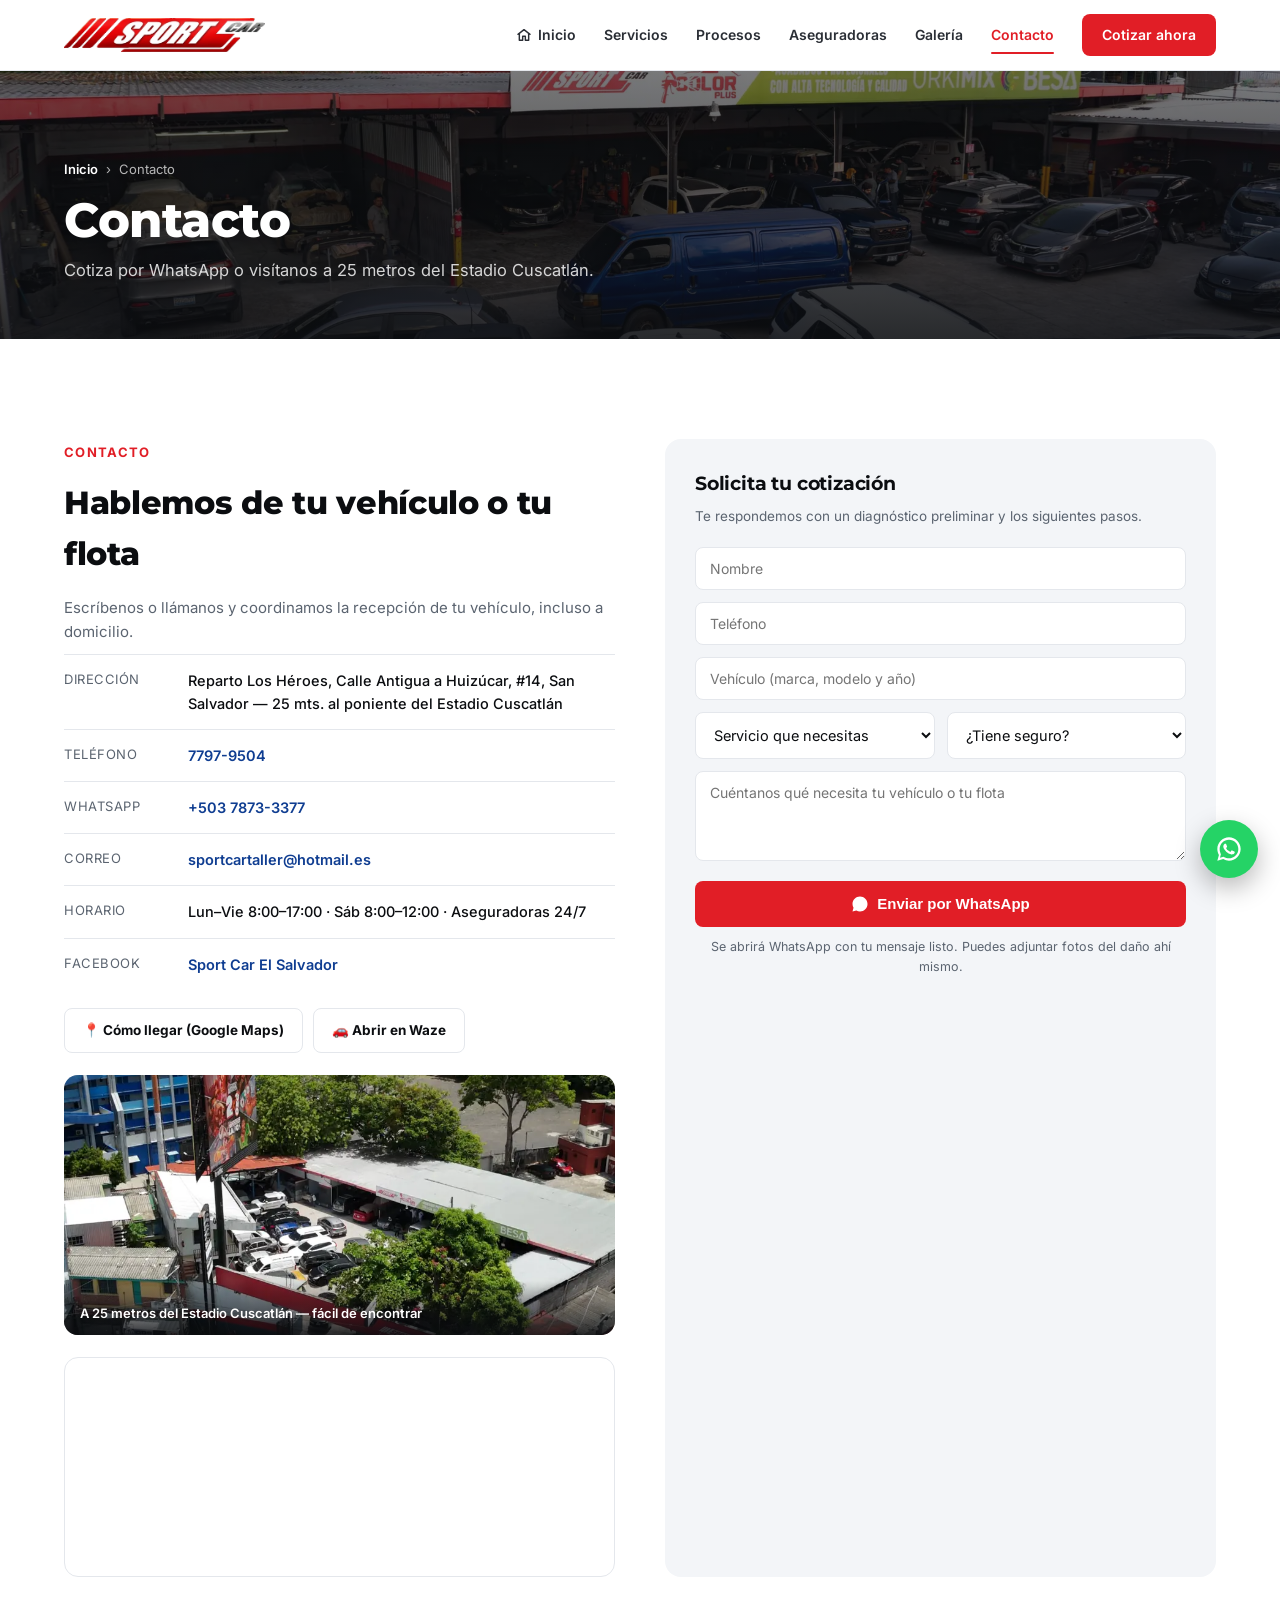
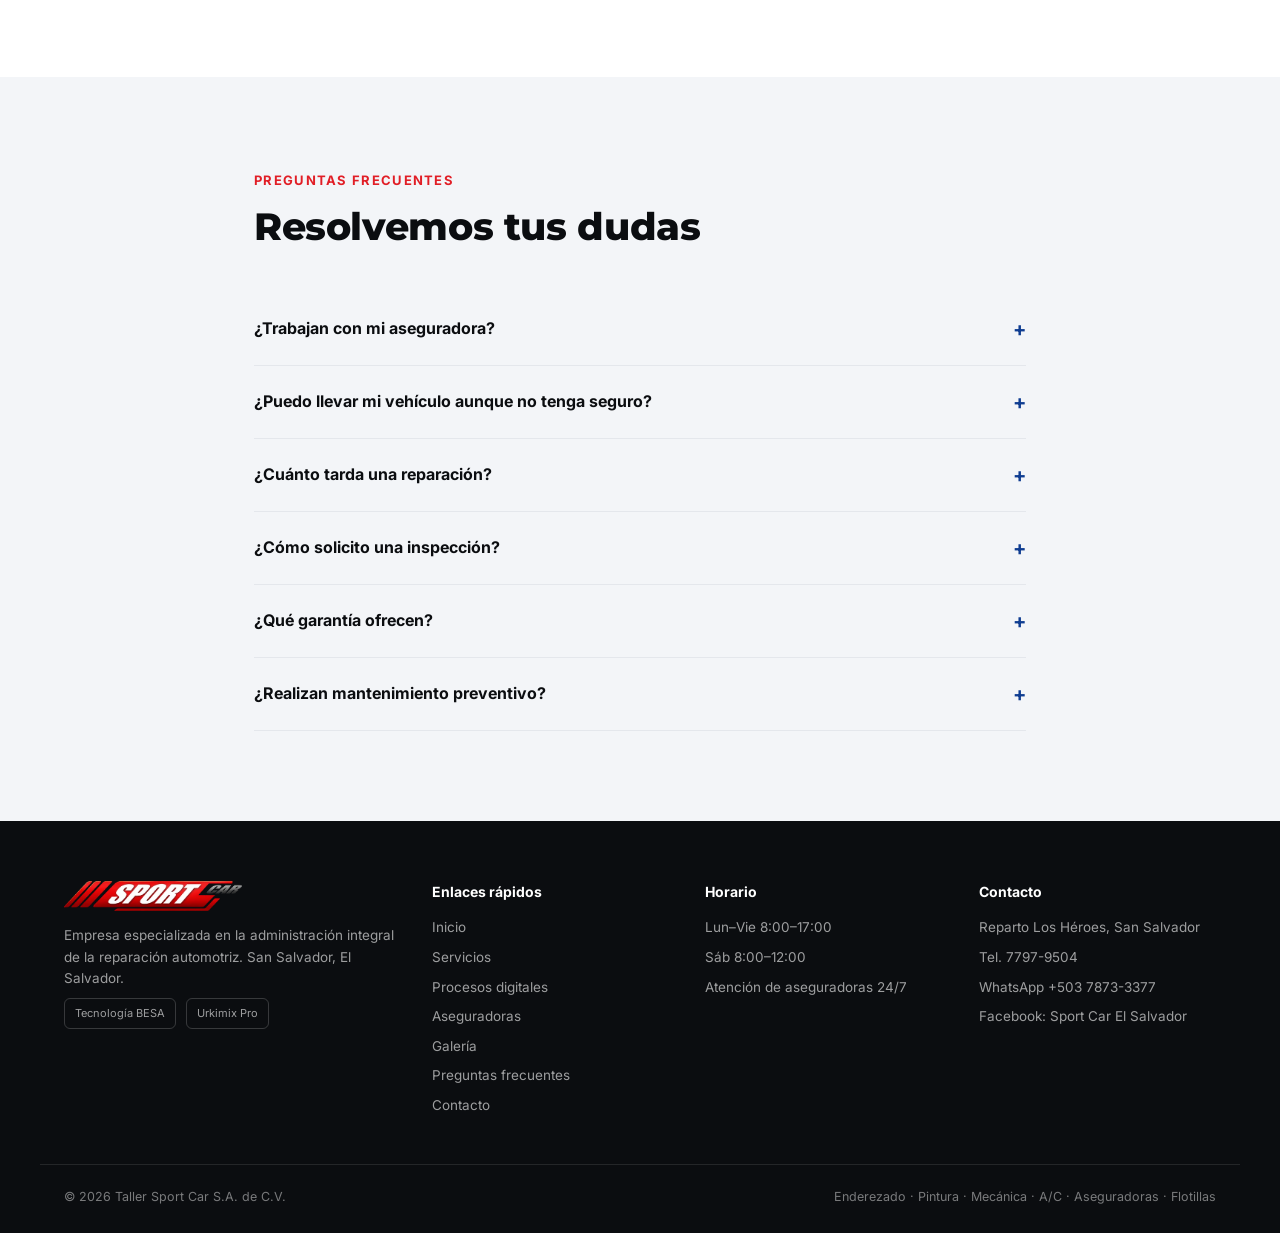
==== contacto.html @ 4bd2546f "Convierte el sitio en multipágina con menú, botón de Inicio y diseño móvil - 6 páginas: Inicio, Serv" ====
<!doctype html>
<html lang="es"><head>
<meta charset="utf-8">
<meta content="width=device-width, initial-scale=1.0, viewport-fit=cover" name="viewport">
<title>Contacto y cotización — Taller Sport Car</title>
<meta content="Solicita tu cotización por WhatsApp. Reparto Los Héroes, San Salvador, a 25 metros del Estadio Cuscatlán." name="description">
<meta name="theme-color" content="#E11E26">
<link rel="icon" href="data:image/svg+xml,%3Csvg xmlns='http://www.w3.org/2000/svg' viewBox='0 0 64 64'%3E%3Crect width='64' height='64' rx='14' fill='%23E11E26'/%3E%3Ctext x='32' y='45' font-family='Arial Black,Arial' font-size='34' font-weight='900' font-style='italic' fill='%23fff' text-anchor='middle'%3ESC%3C/text%3E%3C/svg%3E">
<link rel="apple-touch-icon" href="img/logo-sportcar.webp">
<link rel="canonical" href="https://sportcar-web.vercel.app/contacto">
<meta property="og:type" content="website">
<meta property="og:locale" content="es_SV">
<meta property="og:site_name" content="Taller Sport Car">
<meta property="og:title" content="Contacto y cotización — Taller Sport Car">
<meta property="og:description" content="Solicita tu cotización por WhatsApp. Reparto Los Héroes, San Salvador, a 25 metros del Estadio Cuscatlán.">
<meta property="og:url" content="https://sportcar-web.vercel.app/contacto">
<meta property="og:image" content="https://sportcar-web.vercel.app/img/og-sportcar.jpg">
<meta property="og:image:width" content="1200">
<meta property="og:image:height" content="630">
<meta name="twitter:card" content="summary_large_image">


<link href="https://fonts.googleapis.com" rel="preconnect">
<link crossorigin="" href="https://fonts.gstatic.com" rel="preconnect">
<link href="https://fonts.googleapis.com/css2?family=Montserrat:wght@600;700;800&amp;family=Inter:wght@400;500;600;700&amp;family=JetBrains+Mono:wght@500;600&amp;display=swap" rel="stylesheet">
<link rel="stylesheet" href="css/styles.css">
</head>
<body data-page="contacto">
<header>
<nav class="topnav">
<a class="logo" href="index.html" aria-label="Ir al inicio"><img alt="Taller Sport Car" src="img/logo-sportcar.webp"></a>
<div class="nav-links" id="navLinks">
<a href="index.html"><svg aria-hidden="true" width="16" height="16" viewBox="0 0 24 24" fill="none" stroke="currentColor" stroke-width="2.2" stroke-linecap="round" stroke-linejoin="round"><path d="M3 11l9-7 9 7"/><path d="M5 10v10h5v-6h4v6h5V10"/></svg>Inicio</a>
<a href="servicios.html">Servicios</a>
<a href="procesos.html">Procesos</a>
<a href="empresas.html">Aseguradoras</a>
<a href="galeria.html">Galería</a>
<a href="contacto.html" class="active" aria-current="page">Contacto</a>
<a class="nav-cta" href="contacto.html#cotizar">Cotizar ahora</a>
</div>
<button class="menu-btn" id="menuBtn" type="button" aria-label="Abrir menú" aria-expanded="false" aria-controls="navLinks"><span></span><span></span><span></span></button>
</nav>
</header>
<main>
<section class="page-head" style="background-image:url('img/taller-patio.webp')">
<div class="page-head-overlay"></div>
<div class="wrap page-head-in">
<nav class="crumbs" aria-label="Ruta"><a href="index.html">Inicio</a><span>›</span><span>Contacto</span></nav>
<h1>Contacto</h1>
<p>Cotiza por WhatsApp o visítanos a 25 metros del Estadio Cuscatlán.</p>
</div>
</section>
<section class="contacto reveal" id="contacto">
<div class="wrap cont-grid">
<div class="cont-info">
<span class="kicker edit">Contacto</span>
<h2 class="edit" style="font-size:clamp(24px,3.2vw,32px); font-weight:800; margin-bottom:16px;">Hablemos de tu vehículo o tu flota</h2>
<p class="edit" style="color:var(--muted); font-size:15px; margin-bottom:10px;">Escríbenos o llámanos y coordinamos la recepción de tu vehículo, incluso a domicilio.</p>
<div class="info-row"><div class="label edit">Dirección</div><div class="val edit">Reparto Los Héroes, Calle Antigua a Huizúcar, #14, San Salvador — 25 mts. al poniente del Estadio Cuscatlán</div></div>
<div class="info-row"><div class="label edit">Teléfono</div><div class="val"><a href="tel:+50377979504">7797-9504</a></div></div>
<div class="info-row"><div class="label edit">WhatsApp</div><div class="val"><a href="https://wa.me/50378733377" rel="noopener" target="_blank">+503 7873-3377</a></div></div>
<div class="info-row"><div class="label edit">Correo</div><div class="val"><a href="mailto:sportcartaller@hotmail.es">sportcartaller@hotmail.es</a></div></div>
<div class="info-row"><div class="label edit">Horario</div><div class="val edit">Lun–Vie 8:00–17:00 · Sáb 8:00–12:00 · Aseguradoras 24/7</div></div>
<div class="info-row"><div class="label edit">Facebook</div><div class="val"><a href="https://www.facebook.com/search/top?q=Sport%20Car%20El%20Salvador" rel="noopener" target="_blank">Sport Car El Salvador</a></div></div>
<div class="dir-btns">
<a href="https://www.google.com/maps/dir/?api=1&amp;destination=13.6806793,-89.2236477" rel="noopener" target="_blank">📍 Cómo llegar (Google Maps)</a>
<a href="https://waze.com/ul?ll=13.6806793,-89.2236477&amp;navigate=yes" rel="noopener" target="_blank">🚗 Abrir en Waze</a>
</div>
<div class="ubicacion"><img src="img/aerea-estadio.webp" alt="Vista aérea del Taller Sport Car junto al Estadio Cuscatlán" loading="lazy" decoding="async"><span>A 25 metros del Estadio Cuscatlán — fácil de encontrar</span></div>
<div class="map-frame">
<iframe title="Mapa de ubicación del Taller Sport Car" loading="lazy" referrerpolicy="no-referrer-when-downgrade" src="https://www.google.com/maps?q=13.6806793,-89.2236477&amp;z=17&amp;output=embed"></iframe>
</div>
</div>
<div class="cform" id="cotizar">
<h3 class="edit">Solicita tu cotización</h3>
<p class="note edit">Te respondemos con un diagnóstico preliminar y los siguientes pasos.</p>
<form id="contactForm">
<input id="cf-name" placeholder="Nombre" required="" type="text" autocomplete="name" aria-label="Nombre">
<input id="cf-contact" placeholder="Teléfono" required="" type="tel" autocomplete="tel" inputmode="tel" aria-label="Teléfono">
<input id="cf-car" placeholder="Vehículo (marca, modelo y año)" type="text" aria-label="Vehículo">
<div class="row2">
<select id="cf-service" aria-label="Servicio">
<option value="">Servicio que necesitas</option>
<option>Enderezado y pintura</option>
<option>Mecánica general</option>
<option>Aire acondicionado</option>
<option>Sport Car Express</option>
<option>Reclamo con aseguradora</option>
<option>Flotilla empresarial</option>
<option>Otro</option>
</select>
<select id="cf-ins" aria-label="Aseguradora">
<option value="">¿Tiene seguro?</option>
<option>Sí, con aseguradora</option>
<option>No, particular</option>
</select>
</div>
<textarea id="cf-msg" placeholder="Cuéntanos qué necesita tu vehículo o tu flota" aria-label="Mensaje"></textarea>
<button type="submit"><svg fill="#fff" height="18" viewBox="0 0 24 24" width="18" aria-hidden="true"><path d="M12 2C6.5 2 2 6.5 2 12c0 1.85.5 3.58 1.36 5.07L2 22l5.07-1.33A9.94 9.94 0 0 0 12 22c5.5 0 10-4.5 10-10S17.5 2 12 2z"></path></svg>Enviar por WhatsApp</button>
<p class="wa-hint">Se abrirá WhatsApp con tu mensaje listo. Puedes adjuntar fotos del daño ahí mismo.</p>
</form>
</div>
</div>
</section>
<section class="faq reveal" id="faq">
<div class="wrap" style="max-width:820px;">
<div class="section-head">
<span class="kicker edit">Preguntas frecuentes</span>
<h2 class="edit">Resolvemos tus dudas</h2>
</div>
<div class="faq-item">
<div class="faq-q"><span class="edit">¿Trabajan con mi aseguradora?</span><span class="plus edit">+</span></div>
<div class="faq-a"><p class="edit">Trabajamos directamente con ACSA, SISA, Davivienda Seguros, ASSA, Seguros Futuro y Qualitas. Coordinamos todo el trámite del siniestro con tu aseguradora.</p></div>
</div>
<div class="faq-item">
<div class="faq-q"><span class="edit">¿Puedo llevar mi vehículo aunque no tenga seguro?</span><span class="plus edit">+</span></div>
<div class="faq-a"><p class="edit">Sí. Atendemos tanto a clientes particulares como a empresas y aseguradoras, con el mismo estándar de calidad y proceso.</p></div>
</div>
<div class="faq-item">
<div class="faq-q"><span class="edit">¿Cuánto tarda una reparación?</span><span class="plus edit">+</span></div>
<div class="faq-a"><p class="edit">El tiempo depende de la complejidad del daño y la disponibilidad de repuestos. Al aprobar tu cotización te damos una fecha estimada de entrega y le damos seguimiento durante todo el proceso.</p></div>
</div>
<div class="faq-item">
<div class="faq-q"><span class="edit">¿Cómo solicito una inspección?</span><span class="plus edit">+</span></div>
<div class="faq-a"><p class="edit">Escríbenos por <a href="https://wa.me/50378733377" target="_blank" rel="noopener" style="color:var(--blue);font-weight:600">WhatsApp</a>, llámanos al <a href="tel:+50377979504" style="color:var(--blue);font-weight:600">7797-9504</a> o llena el formulario y coordinamos la recepción de tu vehículo, incluso a domicilio.</p></div>
</div>
<div class="faq-item">
<div class="faq-q"><span class="edit">¿Qué garantía ofrecen?</span><span class="plus edit">+</span></div>
<div class="faq-a"><p class="edit">Todos nuestros trabajos están garantizados al 100%.</p></div>
</div>
<div class="faq-item">
<div class="faq-q"><span class="edit">¿Realizan mantenimiento preventivo?</span><span class="plus edit">+</span></div>
<div class="faq-a"><p class="edit">Sí, dentro de nuestro servicio de Mecánica General ofrecemos mantenimiento preventivo y correctivo, con diagnóstico computarizado.</p></div>
</div>
</div>
</section>
</main>
<a aria-label="WhatsApp" class="wa-float" href="https://wa.me/50378733377?text=Hola%2C%20quisiera%20informaci%C3%B3n%20sobre%20sus%20servicios" rel="noopener" target="_blank">
<svg fill="#fff" height="28" viewBox="0 0 24 24" width="28"><path d="M12 2C6.5 2 2 6.5 2 12c0 1.85.5 3.58 1.36 5.07L2 22l5.07-1.33A9.94 9.94 0 0 0 12 22c5.5 0 10-4.5 10-10S17.5 2 12 2zm0 18c-1.6 0-3.1-.43-4.4-1.18l-.32-.19-3.02.79.8-2.94-.2-.32A7.94 7.94 0 0 1 4 12c0-4.42 3.58-8 8-8s8 3.58 8 8-3.58 8-8 8zm4.4-5.98c-.24-.12-1.43-.7-1.65-.78-.22-.08-.38-.12-.54.12-.16.24-.62.78-.76.94-.14.16-.28.18-.52.06-.24-.12-1.02-.38-1.94-1.2-.72-.64-1.2-1.44-1.34-1.68-.14-.24-.02-.37.1-.49.11-.11.24-.28.36-.42.12-.14.16-.24.24-.4.08-.16.04-.3-.02-.42-.06-.12-.54-1.3-.74-1.78-.2-.47-.4-.4-.54-.4h-.46c-.16 0-.42.06-.64.3-.22.24-.84.82-.84 2s.86 2.32.98 2.48c.12.16 1.7 2.6 4.12 3.64.58.25 1.03.4 1.38.51.58.18 1.11.16 1.53.1.47-.07 1.43-.58 1.63-1.14.2-.56.2-1.04.14-1.14-.06-.1-.22-.16-.46-.28z"></path></svg>
</a>
<div class="mob-bar" role="navigation" aria-label="Accesos rápidos">
<a class="mb-home" href="index.html"><svg aria-hidden="true" width="20" height="20" viewBox="0 0 24 24" fill="none" stroke="currentColor" stroke-width="2.2" stroke-linecap="round" stroke-linejoin="round"><path d="M3 11l9-7 9 7"/><path d="M5 10v10h5v-6h4v6h5V10"/></svg><span>Inicio</span></a>
<a class="mb-call" href="tel:+50377979504"><svg aria-hidden="true" width="20" height="20" viewBox="0 0 24 24" fill="none" stroke="currentColor" stroke-width="2.2" stroke-linecap="round" stroke-linejoin="round"><path d="M22 16.9v3a2 2 0 0 1-2.2 2 19.8 19.8 0 0 1-8.6-3.1 19.5 19.5 0 0 1-6-6A19.8 19.8 0 0 1 2.1 4.2 2 2 0 0 1 4.1 2h3a2 2 0 0 1 2 1.7c.1.9.4 1.8.7 2.7a2 2 0 0 1-.5 2.1L8 9.8a16 16 0 0 0 6 6l1.3-1.3a2 2 0 0 1 2.1-.4c.9.3 1.8.6 2.7.7a2 2 0 0 1 1.7 2z"/></svg><span>Llamar</span></a>
<a class="mb-wa" href="https://wa.me/50378733377?text=Hola%2C%20quisiera%20informaci%C3%B3n%20sobre%20sus%20servicios" rel="noopener" target="_blank"><svg aria-hidden="true" fill="currentColor" height="20" viewBox="0 0 24 24" width="20"><path d="M12 2C6.5 2 2 6.5 2 12c0 1.85.5 3.58 1.36 5.07L2 22l5.07-1.33A9.94 9.94 0 0 0 12 22c5.5 0 10-4.5 10-10S17.5 2 12 2z"/></svg><span>WhatsApp</span></a>
<a class="mb-quote on" href="contacto.html#cotizar"><svg aria-hidden="true" width="20" height="20" viewBox="0 0 24 24" fill="none" stroke="currentColor" stroke-width="2.2" stroke-linecap="round" stroke-linejoin="round"><path d="M14 2H6a2 2 0 0 0-2 2v16a2 2 0 0 0 2 2h12a2 2 0 0 0 2-2V8z"/><path d="M14 2v6h6M8 13h8M8 17h5"/></svg><span>Cotizar</span></a>
</div>
<footer>
<div class="wrap foot-grid">
<div class="foot-col">
<a href="index.html" class="logo" style="background:transparent; padding:0; box-shadow:none; margin-bottom:14px;"><img alt="Sport Car" src="img/logo-sportcar.webp" style="height:30px"></a>
<p class="edit">Empresa especializada en la administración integral de la reparación automotriz. San Salvador, El Salvador.</p>
<div class="foot-badges">
<div class="foot-badge edit">Tecnología BESA</div>
<div class="foot-badge edit">Urkimix Pro</div>
</div>
</div>
<div class="foot-col">
<h4>Enlaces rápidos</h4>
<a href="index.html">Inicio</a>
<a href="servicios.html">Servicios</a>
<a href="procesos.html">Procesos digitales</a>
<a href="empresas.html">Aseguradoras</a>
<a href="galeria.html">Galería</a>
<a href="contacto.html#faq">Preguntas frecuentes</a>
<a href="contacto.html">Contacto</a>
</div>
<div class="foot-col">
<h4>Horario</h4>
<p class="edit">Lun–Vie 8:00–17:00</p>
<p class="edit">Sáb 8:00–12:00</p>
<p class="edit">Atención de aseguradoras 24/7</p>
</div>
<div class="foot-col">
<h4>Contacto</h4>
<p class="edit">Reparto Los Héroes, San Salvador</p>
<a href="tel:+50377979504">Tel. 7797-9504</a>
<a href="https://wa.me/50378733377" rel="noopener" target="_blank">WhatsApp +503 7873-3377</a>
<a href="https://www.facebook.com/search/top?q=Sport%20Car%20El%20Salvador" rel="noopener" target="_blank">Facebook: Sport Car El Salvador</a>
</div>
</div>
<div class="wrap foot-bottom">
<p class="edit">© <span id="year">2026</span> Taller Sport Car S.A. de C.V.</p>
<p class="edit">Enderezado · Pintura · Mecánica · A/C · Aseguradoras · Flotillas</p>
</div>
</footer>
<script src="js/main.js"></script>
<script src="js/editor.js"></script>
</body>
</html>
---- css/styles.css ----
:root{
    --white:#FFFFFF;
    --offwhite:#F3F5F8;
    --ink:#0B0D10;
    --ink-soft:#2A2E35;
    --blue:#0F3D91;
    --blue-deep:#092A66;
    --blue-soft:rgba(15,61,145,0.08);
    --red:#E11E26;
    --red-soft:rgba(225,30,38,0.08);
    --line:#E4E7EC;
    --muted:#5B6470;
  }
  *{box-sizing:border-box; margin:0; padding:0;}
  html{scroll-behavior:smooth;}
  body{
    background:var(--white);
    color:var(--ink);
    font-family:'Inter','Segoe UI',sans-serif;
    line-height:1.6;
    overflow-x:hidden;
  }
  h1,h2,h3,.display{ font-family:'Montserrat',sans-serif; letter-spacing:-0.01em; }
  .mono{ font-family:'JetBrains Mono',monospace; letter-spacing:0.02em; }
  a{ color:inherit; text-decoration:none; }
  img{ max-width:100%; display:block; }
  .wrap{ max-width:1200px; margin:0 auto; padding:0 24px; }
  section{ position:relative; }

  /* ---------- NAV ---------- */
  header{ position:sticky; top:0; z-index:100; background:rgba(255,255,255,0.92); backdrop-filter:blur(10px); border-bottom:1px solid var(--line); }
  nav.topnav{ display:flex; align-items:center; justify-content:space-between; padding:14px 24px; max-width:1200px; margin:0 auto; }
  .logo img{ height:34px; width:auto; }
  .nav-links{ display:flex; gap:28px; align-items:center; }
  .nav-links a{ color:var(--ink-soft); font-size:14px; font-weight:600; transition:color .2s; }
  .nav-links a:hover{ color:var(--blue); }
  .nav-cta{ background:var(--red); color:#fff; padding:10px 20px; border-radius:8px; font-weight:700; font-size:13.5px; transition:transform .15s, box-shadow .15s; }
  .nav-cta:hover{ transform:translateY(-1px); box-shadow:0 8px 18px rgba(225,30,38,0.3); }
  .menu-btn{ display:none; background:none; border:none; font-size:24px; cursor:pointer; color:var(--ink); }

  /* ---------- HERO SLIDER ---------- */
  .hero{ position:relative; height:88vh; min-height:560px; overflow:hidden; background:var(--ink); }
  .hero-slide{ position:absolute; inset:0; background-size:cover; background-position:center; opacity:0; transition:opacity 1.4s ease; }
  .hero-slide.active{ opacity:1; }
  .hero-overlay{ position:absolute; inset:0; background:linear-gradient(180deg, rgba(11,13,16,0.25) 0%, rgba(11,13,16,0.35) 45%, rgba(11,13,16,0.92) 100%); z-index:1; }
  .hero-content{ position:relative; z-index:2; height:100%; display:flex; flex-direction:column; justify-content:flex-end; padding:0 24px 64px; max-width:1200px; margin:0 auto; color:#fff; }
  .hero-eyebrow{ align-self:flex-start; background:var(--red); color:#fff; font-weight:700; font-size:12px; letter-spacing:0.12em; text-transform:uppercase; padding:6px 12px; border-radius:4px; margin-bottom:16px; }
  .hero h1{ font-size:clamp(30px,4.6vw,52px); font-weight:800; line-height:1.1; max-width:780px; margin-bottom:16px; }
  .hero p.lead{ font-size:17px; color:rgba(255,255,255,0.82); max-width:560px; margin-bottom:30px; }
  .cta-row{ display:flex; gap:14px; flex-wrap:wrap; }
  .btn{ display:inline-flex; align-items:center; gap:8px; padding:14px 26px; border-radius:8px; font-weight:700; font-size:14.5px; transition:transform .15s, box-shadow .15s, background .15s; }
  .btn-primary{ background:var(--red); color:#fff; }
  .btn-primary:hover{ transform:translateY(-2px); box-shadow:0 10px 24px rgba(225,30,38,0.35); }
  .btn-white{ background:#fff; color:var(--ink); }
  .btn-white:hover{ transform:translateY(-2px); box-shadow:0 10px 24px rgba(255,255,255,0.2); }
  .btn-outline{ border:1.5px solid rgba(255,255,255,0.5); color:#fff; }
  .btn-outline:hover{ background:rgba(255,255,255,0.1); }
  .hero-dots{ position:absolute; z-index:2; bottom:20px; right:24px; display:flex; gap:8px; }
  .hero-dots span{ width:22px; height:3px; background:rgba(255,255,255,0.35); border-radius:2px; cursor:pointer; transition:background .2s; }
  .hero-dots span.active{ background:var(--red); }

  /* ---------- INDICADORES ---------- */
  .indicators{ background:var(--ink); padding:34px 0; }
  .ind-row{ display:flex; justify-content:space-between; flex-wrap:wrap; gap:20px; }
  .ind{ color:#fff; text-align:left; flex:1; min-width:150px; }
  .ind .num{ font-family:'Montserrat'; font-weight:800; font-size:26px; color:var(--red); }
  .ind .lbl{ font-size:12.5px; color:rgba(255,255,255,0.65); margin-top:4px; }

  /* ---------- SECTION HEADS ---------- */
  .section-head{ max-width:680px; margin-bottom:44px; }
  .kicker{ color:var(--red); font-size:13px; font-weight:700; text-transform:uppercase; letter-spacing:0.1em; margin-bottom:14px; display:inline-block; }
  .section-head h2{ font-size:clamp(26px,3.6vw,38px); font-weight:800; margin-bottom:14px; line-height:1.15; }
  .section-head p{ color:var(--muted); font-size:16px; }
  .section-head.center{ margin-left:auto; margin-right:auto; text-align:center; }

  section.reveal{ opacity:0; transform:translateY(26px); transition:opacity .7s ease, transform .7s ease; }
  section.reveal.in{ opacity:1; transform:translateY(0); }

  /* ---------- DIFERENCIA ---------- */
  .diferencia{ padding:110px 0; }
  .dif-grid{ display:grid; grid-template-columns:1fr 1fr; gap:60px; align-items:center; }
  .dif-text p{ color:var(--muted); font-size:16.5px; margin-bottom:16px; }
  .dif-text p.big{ color:var(--ink); font-size:19px; font-weight:600; }
  .dif-visual{ display:flex; justify-content:center; }
  .dif-phone{ width:260px; border:10px solid var(--ink); border-radius:28px; overflow:hidden; box-shadow:0 30px 60px rgba(11,13,16,0.18); }
  .dif-phone img{ width:100%; display:block; }

  /* ---------- PROCESOS DIGITALES ---------- */
  .procesos{ padding:100px 0; background:var(--offwhite); }
  .flow{ display:flex; justify-content:space-between; align-items:flex-start; gap:8px; margin-bottom:56px; position:relative; }
  .flow::before{ content:""; position:absolute; top:22px; left:5%; right:5%; height:2px; background:var(--line); z-index:0; }
  .flow-step{ position:relative; z-index:1; text-align:center; flex:1; min-width:0; }
  .flow-step .node{ width:44px; height:44px; border-radius:50%; background:var(--blue); color:#fff; display:flex; align-items:center; justify-content:center; font-family:'Montserrat'; font-weight:700; font-size:14px; margin:0 auto 12px; }
  .flow-step .lbl{ font-size:12.5px; font-weight:600; color:var(--ink-soft); padding:0 4px; }
  .proc-bottom{ display:grid; grid-template-columns:1fr 1fr; gap:50px; align-items:start; }
  .nextrack-badge{ height:24px; width:auto; display:block; margin-bottom:14px; border-radius:6px; box-shadow:0 4px 10px rgba(0,0,0,0.15); }
  .proc-note{ background:var(--white); border:1px solid var(--line); border-radius:14px; padding:26px 28px; }
  .proc-note .tag{ font-family:'JetBrains Mono'; font-size:12px; color:var(--blue); text-transform:uppercase; letter-spacing:0.06em; margin-bottom:10px; display:block; }
  .proc-note p{ color:var(--muted); font-size:14.5px; }
  .check-list li{ list-style:none; display:flex; gap:12px; align-items:flex-start; padding:10px 0; border-top:1px solid var(--line); font-size:14.5px; color:var(--ink-soft); }
  .check-list li:first-child{ border-top:none; }
  .check-list li::before{ content:"✓"; color:var(--blue); font-weight:700; flex-shrink:0; }

  /* ---------- CAPACIDAD ---------- */
  .capacidad{ padding:100px 0; }
  .cap-grid{ display:grid; grid-template-columns:1fr 1fr; gap:56px; align-items:center; }
  .cap-photo{ border-radius:16px; overflow:hidden; }
  .cap-photo img{ width:100%; height:100%; object-fit:cover; }
  .cap-list{ display:grid; grid-template-columns:1fr 1fr; gap:18px; }
  .cap-item{ display:flex; gap:12px; align-items:flex-start; }
  .cap-item .ic{ width:36px; height:36px; border-radius:8px; background:var(--blue-soft); display:flex; align-items:center; justify-content:center; flex-shrink:0; }
  .cap-item .txt strong{ display:block; font-size:14.5px; font-weight:700; }
  .cap-item .txt span{ font-size:13px; color:var(--muted); }

  /* ---------- TECNOLOGIA ---------- */
  .tecnologia{ padding:100px 0; background:var(--ink); color:#fff; }
  .tecnologia .section-head p{ color:rgba(255,255,255,0.6); }
  .tech-grid{ display:grid; grid-template-columns:repeat(3,1fr); gap:24px; margin-bottom:44px; }
  .tech-card{ background:rgba(255,255,255,0.04); border:1px solid rgba(255,255,255,0.1); border-radius:14px; padding:28px; }
  .tech-card .ic{ width:42px; height:42px; border-radius:10px; background:rgba(225,30,38,0.16); display:flex; align-items:center; justify-content:center; margin-bottom:18px; }
  .tech-card h3{ font-size:18px; font-weight:700; margin-bottom:8px; }
  .tech-card p{ color:rgba(255,255,255,0.6); font-size:14px; }
  .tech-proof{ display:flex; align-items:center; gap:20px; background:rgba(255,255,255,0.04); border:1px solid rgba(255,255,255,0.1); border-radius:14px; padding:18px; }
  .tech-proof img{ width:150px; height:90px; object-fit:cover; border-radius:8px; flex-shrink:0; }
  .tech-proof p{ font-size:13.5px; color:rgba(255,255,255,0.65); }

  /* ---------- SERVICIOS ---------- */
  .servicios{ padding:100px 0; }
  .serv-grid{ display:grid; grid-template-columns:repeat(3,1fr); gap:24px; }
  .serv-card{ border:1px solid var(--line); border-radius:16px; overflow:hidden; transition:transform .2s, box-shadow .2s; display:flex; flex-direction:column; }
  .serv-card:hover{ transform:translateY(-4px); box-shadow:0 16px 32px rgba(11,13,16,0.08); }
  .serv-photo{ height:180px; overflow:hidden; }
  .serv-photo img{ width:100%; height:100%; object-fit:cover; }
  .serv-photo.icon-only{ display:flex; align-items:center; justify-content:center; background:var(--blue-soft); }
  .serv-photo.icon-only svg{ width:52px; height:52px; }
  .serv-body{ padding:22px 22px 24px; flex:1; display:flex; flex-direction:column; }
  .serv-body h3{ font-size:18px; font-weight:700; margin-bottom:8px; }
  .serv-body p.desc{ color:var(--muted); font-size:14px; margin-bottom:16px; flex:1; }
  .serv-more{ display:none; font-size:13.5px; color:var(--ink-soft); border-top:1px solid var(--line); padding-top:14px; margin-top:2px; }
  .serv-more.open{ display:block; }
  .serv-more ul{ padding-left:18px; margin-top:6px; }
  .serv-more li{ margin-bottom:4px; }
  .ver-mas{ align-self:flex-start; font-size:13.5px; font-weight:700; color:var(--blue); border-bottom:1.5px solid var(--blue); padding-bottom:2px; cursor:pointer; background:none; border-left:none;border-right:none;border-top:none; font-family:inherit; }
  .placeholder-note{ font-size:11.5px; color:var(--red); margin-top:10px; font-style:italic; }

  /* ---------- MECANICA DEEP ---------- */
  .mecanica{ padding:100px 0; background:var(--offwhite); }
  .mec-grid{ display:grid; grid-template-columns:0.9fr 1.1fr; gap:56px; align-items:center; }
  .mec-photo{ border-radius:16px; overflow:hidden; }
  .mec-photo img{ width:100%; display:block; }
  .mec-text p{ color:var(--muted); font-size:15.5px; margin-bottom:18px; }
  .tag-grid{ display:grid; grid-template-columns:1fr 1fr; gap:10px; }
  .tag-pill{ font-size:13px; font-weight:600; background:#fff; border:1px solid var(--line); border-radius:8px; padding:10px 14px; }

  /* ---------- EXPEDIENTE DIGITAL ---------- */
  .expediente{ padding:100px 0; }
  .exp-grid{ display:grid; grid-template-columns:1fr 1fr; gap:56px; align-items:center; }
  .devices{ position:relative; height:400px; }
  .device{ position:absolute; background:#fff; border:8px solid var(--ink); border-radius:14px; box-shadow:0 30px 60px rgba(11,13,16,0.18); overflow:hidden; }
  .device img{ width:100%; height:100%; object-fit:cover; display:block; }
  .device.laptop{ width:380px; height:230px; left:0; top:70px; border-radius:10px; }
  .device.tablet{ width:170px; height:220px; left:290px; top:120px; border-radius:16px; }
  .device.phone{ width:110px; height:210px; left:255px; top:0; border-radius:20px; border-width:6px; }
  .exp-list li{ list-style:none; display:flex; gap:12px; padding:9px 0; border-top:1px solid var(--line); font-size:14.5px; }
  .exp-list li:first-child{ border-top:none; }
  .exp-list li::before{ content:"—"; color:var(--red); }
  .illus-note{ font-size:12px; color:var(--muted); font-style:italic; margin-top:14px; }

  /* ---------- CONTROL PRODUCCION ---------- */
  .control{ padding:100px 0; background:var(--ink); color:#fff; }
  .control .section-head p{ color:rgba(255,255,255,0.6); }
  .control-shots{ display:grid; grid-template-columns:1.3fr 0.7fr; gap:24px; align-items:start; }
  .cshot{ border-radius:14px; overflow:hidden; border:1px solid rgba(255,255,255,0.12); box-shadow:0 20px 50px rgba(0,0,0,0.35); }
  .cshot img{ width:100%; display:block; }
  .cshot.phone{ max-width:280px; margin:0 auto; }
  .dash{ background:rgba(255,255,255,0.04); border:1px solid rgba(255,255,255,0.1); border-radius:16px; padding:28px; }
  .dash-row{ display:grid; grid-template-columns:1.4fr 0.8fr 0.8fr 1fr 0.8fr; gap:12px; padding:14px 0; border-top:1px solid rgba(255,255,255,0.08); font-size:13.5px; align-items:center; }
  .dash-row.head{ color:rgba(255,255,255,0.45); font-size:12px; text-transform:uppercase; letter-spacing:0.05em; border-top:none; }
  .dash-row:not(.head):first-of-type{ border-top:none; }
  .bar{ height:6px; background:rgba(255,255,255,0.12); border-radius:4px; overflow:hidden; }
  .bar span{ display:block; height:100%; background:var(--red); }
  .status{ font-size:11.5px; font-weight:700; padding:4px 10px; border-radius:20px; display:inline-block; }
  .status.ok{ background:rgba(15,61,145,0.25); color:#8fb3f5; }
  .status.warn{ background:rgba(225,30,38,0.22); color:#ff9a9e; }

  /* ---------- EMPRESAS ---------- */
  .empresas{ padding:100px 0; }
  .emp-grid{ display:grid; grid-template-columns:1fr 1fr; gap:24px; }
  .emp-card{ border:1px solid var(--line); border-radius:14px; padding:24px; }
  .emp-card h3{ font-size:15.5px; font-weight:700; margin-bottom:6px; }
  .emp-card p{ font-size:13.5px; color:var(--muted); }

  /* ---------- ASEGURADORAS ---------- */
  .aseguradoras{ padding:100px 0; background:var(--offwhite); }
  .aseg-grid{ display:grid; grid-template-columns:1fr 1fr; gap:56px; align-items:start; }
  .aseg-text p{ color:var(--muted); font-size:15.5px; margin-bottom:16px; }
  .pill-row{ display:flex; flex-wrap:wrap; gap:10px; margin-top:20px; }
  .pill{ font-family:'Montserrat'; font-weight:700; font-size:13px; color:var(--blue); border:1px solid var(--line); background:#fff; border-radius:8px; padding:10px 16px; }
  .aseg-benefits li{ list-style:none; display:flex; gap:12px; padding:10px 0; border-top:1px solid var(--line); font-size:14.5px; }
  .aseg-benefits li:first-child{ border-top:none; }
  .aseg-benefits li::before{ content:"—"; color:var(--red); }

  /* ---------- GALERIA ---------- */
  .galeria{ padding:100px 0; }
  .gal-grid{ columns:4 220px; column-gap:14px; }
  .gal-item{ break-inside:avoid; margin-bottom:14px; position:relative; border-radius:12px; overflow:hidden; }
  .gal-item img{ width:100%; display:block; transition:transform .3s ease; }
  .gal-item:hover img{ transform:scale(1.04); }
  .gal-cap{ position:absolute; left:0; right:0; bottom:0; padding:14px 12px; background:linear-gradient(0deg, rgba(11,13,16,0.85), transparent); color:#fff; font-size:12.5px; font-weight:600; opacity:0; transition:opacity .25s; }
  .gal-item:hover .gal-cap{ opacity:1; }

  /* ---------- OPINIONES ---------- */
  .opiniones{ padding:90px 0; text-align:center; }
  .op-grid{ display:grid; grid-template-columns:1fr 1fr; gap:24px; max-width:760px; margin:0 auto; }
  .op-card{ border:1px solid var(--line); border-radius:14px; padding:30px 24px; }
  .op-card .stars{ color:var(--red); font-size:20px; letter-spacing:3px; margin-bottom:12px; }
  .op-card h3{ font-size:16px; font-weight:700; margin-bottom:8px; }
  .op-card p{ font-size:13.5px; color:var(--muted); margin-bottom:16px; }
  .op-card a.btn{ padding:10px 20px; font-size:13.5px; }

  /* ---------- FAQ ---------- */
  .faq{ padding:90px 0; background:var(--offwhite); }
  .faq-item{ border-bottom:1px solid var(--line); padding:20px 0; cursor:pointer; }
  .faq-q{ display:flex; justify-content:space-between; align-items:center; font-weight:700; font-size:16px; }
  .faq-q .plus{ font-size:20px; color:var(--blue); transition:transform .2s; }
  .faq-item.open .faq-q .plus{ transform:rotate(45deg); }
  .faq-a{ max-height:0; overflow:hidden; transition:max-height .3s ease; }
  .faq-item.open .faq-a{ max-height:200px; }
  .faq-a p{ color:var(--muted); font-size:14.5px; padding-top:12px; }

  /* ---------- CONTACTO ---------- */
  .contacto{ padding:100px 0; }
  .cont-grid{ display:grid; grid-template-columns:1fr 1fr; gap:50px; }
  .cont-info .info-row{ display:flex; gap:14px; padding:14px 0; border-top:1px solid var(--line); }
  .cont-info .info-row:first-child{ border-top:1px solid var(--line); }
  .cont-info .label{ width:110px; flex-shrink:0; color:var(--muted); font-size:13px; text-transform:uppercase; letter-spacing:0.04em; }
  .cont-info .val{ font-size:14.5px; font-weight:500; }
  .map-frame{ border-radius:14px; overflow:hidden; border:1px solid var(--line); height:220px; margin-top:22px; }
  .map-frame iframe{ width:100%; height:100%; border:0; }
  .cform{ background:var(--offwhite); border-radius:16px; padding:30px; }
  .cform h3{ font-size:19px; font-weight:700; margin-bottom:6px; }
  .cform p.note{ color:var(--muted); font-size:13.5px; margin-bottom:20px; }
  .cform input, .cform textarea{
    width:100%; padding:12px 14px; border:1px solid var(--line); border-radius:8px; font-family:inherit; font-size:14px; margin-bottom:12px; background:#fff;
  }
  .cform textarea{ resize:vertical; min-height:90px; }
  .cform button{ width:100%; background:var(--red); color:#fff; border:none; padding:14px; border-radius:8px; font-weight:700; font-size:15px; cursor:pointer; transition:transform .15s; }
  .cform button:hover{ transform:translateY(-2px); }

  .wa-float{
    position:fixed; bottom:22px; right:22px; z-index:200;
    width:58px; height:58px; border-radius:50%; background:#25D366; display:flex; align-items:center; justify-content:center;
    box-shadow:0 10px 26px rgba(0,0,0,0.28); transition:transform .2s;
  }
  .wa-float:hover{ transform:scale(1.08); }

  footer{ background:var(--ink); color:rgba(255,255,255,0.7); padding:60px 0 26px; }
  .foot-grid{ display:grid; grid-template-columns:1.4fr 1fr 1fr 1fr; gap:36px; margin-bottom:40px; }
  .foot-col h4{ color:#fff; font-size:14px; margin-bottom:14px; }
  .foot-col p, .foot-col a{ font-size:13.5px; color:rgba(255,255,255,0.6); display:block; margin-bottom:8px; }
  .foot-col a:hover{ color:#fff; }
  .foot-badges{ display:flex; gap:10px; margin-top:6px; }
  .foot-badge{ font-size:11px; border:1px solid rgba(255,255,255,0.18); border-radius:6px; padding:6px 10px; color:rgba(255,255,255,0.6); }
  .foot-bottom{ border-top:1px solid rgba(255,255,255,0.1); padding-top:22px; display:flex; justify-content:space-between; flex-wrap:wrap; gap:10px; font-size:12.5px; color:rgba(255,255,255,0.45); }

  @media (max-width:960px){
    .dif-grid,.proc-bottom,.cap-grid,.mec-grid,.exp-grid,.aseg-grid,.cont-grid,.control-shots{ grid-template-columns:1fr; }
    .tech-grid{ grid-template-columns:1fr 1fr; }
    .serv-grid{ grid-template-columns:1fr 1fr; }
    .emp-grid{ grid-template-columns:1fr; }
    .op-grid{ grid-template-columns:1fr; }
    .foot-grid{ grid-template-columns:1fr 1fr; }
    .flow{ flex-wrap:wrap; }
    .flow::before{ display:none; }
    .flow-step{ flex:0 0 30%; margin-bottom:20px; }
    .gal-grid{ columns:2 160px; }
    .dash-row{ grid-template-columns:1.4fr 1fr 1fr; font-size:12px; }
    .dash-row span:nth-child(4), .dash-row span:nth-child(5){ display:none; }
  }
  @media (max-width:600px){
    .tech-grid{ grid-template-columns:1fr; }
    .serv-grid{ grid-template-columns:1fr; }
    .cap-list{ grid-template-columns:1fr; }
    .ind-row{ justify-content:flex-start; }
    .ind{ min-width:44%; }
    .devices{ transform:scale(0.8); transform-origin:top left; }
  }
  @media (prefers-reduced-motion: reduce){
    *{ transition:none !important; animation:none !important; }
    html{ scroll-behavior:auto; }
  }
  /* ---------- EDIT MODE ---------- */
  body.edit-mode .edit{ outline:1px dashed transparent; border-radius:3px; }
  body.edit-mode .edit:hover{ outline:1px dashed var(--blue); cursor:text; }
  body.edit-mode .edit:focus{ outline:2px solid var(--red); background:rgba(225,30,38,0.05); }
  #editBanner{
    position:fixed; top:0; left:0; right:0; z-index:299; display:none;
    background:var(--blue); color:#fff; text-align:center; font-size:13px; font-weight:600; padding:9px;
  }
  #editUI{ position:fixed; bottom:22px; left:22px; z-index:300; display:flex; flex-direction:column; gap:10px; }
  #editUI button{
    font-family:'Inter',sans-serif; font-weight:700; font-size:13.5px; padding:12px 18px;
    border-radius:8px; border:none; cursor:pointer; box-shadow:0 8px 20px rgba(0,0,0,0.25);
  }
  #editToggleBtn{ background:var(--blue); color:#fff; }
  #editSaveBtn{ background:var(--red); color:#fff; display:none; }
  /* ---------- MEJORAS ---------- */
  .cap-txt-solo{ display:flex; align-items:center; }
  .cform select{ width:100%; padding:13px 14px; border:1px solid var(--line); border-radius:8px; font:inherit; font-size:14.5px; margin-bottom:12px; background:#fff; color:var(--ink); }
  .cform .row2{ display:grid; grid-template-columns:1fr 1fr; gap:12px; }
  .cform .wa-hint{ font-size:12.5px; color:var(--muted); margin-top:10px; text-align:center; }
  .cform button{ display:flex; align-items:center; justify-content:center; gap:8px; }
  .cont-info .val a{ color:var(--blue); font-weight:600; }
  .cont-info .val a:hover{ text-decoration:underline; }
  .dir-btns{ display:flex; gap:10px; flex-wrap:wrap; margin-top:18px; }
  .dir-btns a{ display:inline-flex; align-items:center; gap:8px; padding:11px 18px; border-radius:8px; font-weight:700; font-size:13.5px; border:1px solid var(--line); background:#fff; }
  .dir-btns a:hover{ border-color:var(--blue); color:var(--blue); }
  .ubicacion{ position:relative; border-radius:14px; overflow:hidden; margin-top:22px; }
  .ubicacion img{ width:100%; height:260px; object-fit:cover; }
  .ubicacion span{ position:absolute; left:0; right:0; bottom:0; padding:22px 16px 12px; background:linear-gradient(0deg, rgba(11,13,16,0.85), transparent); color:#fff; font-size:13px; font-weight:600; }
  .gal-cap{ opacity:1 !important; }
  @media (max-width:600px){
    .cform .row2{ grid-template-columns:1fr; gap:0; }
    .hero-overlay{ background:linear-gradient(180deg, rgba(11,13,16,0.45) 0%, rgba(11,13,16,0.65) 40%, rgba(11,13,16,0.95) 100%); }
    .hero p.lead{ font-size:15.5px; }
  }

  /* =========================================================
     SITIO MULTIPÁGINA
     ========================================================= */
  main{ display:block; }
  .logo{ display:flex; align-items:center; }
  .nav-links a{ display:inline-flex; align-items:center; gap:6px; position:relative; }
  .nav-links a.active:not(.nav-cta){ color:var(--red); }
  .nav-links a.active:not(.nav-cta)::after{ content:""; position:absolute; left:0; right:0; bottom:-8px; height:2px; background:var(--red); border-radius:2px; }
  .menu-btn{ width:44px; height:44px; padding:10px; border-radius:10px; flex-direction:column; justify-content:center; gap:5px; }
  .menu-btn span{ display:block; height:2.5px; width:100%; background:var(--ink); border-radius:2px; transition:transform .25s, opacity .2s; }
  .menu-btn[aria-expanded="true"] span:nth-child(1){ transform:translateY(7.5px) rotate(45deg); }
  .menu-btn[aria-expanded="true"] span:nth-child(2){ opacity:0; }
  .menu-btn[aria-expanded="true"] span:nth-child(3){ transform:translateY(-7.5px) rotate(-45deg); }

  /* Encabezado de páginas internas */
  .page-head{ position:relative; background-size:cover; background-position:center; color:#fff; padding:88px 0 56px; }
  .page-head-overlay{ position:absolute; inset:0; background:linear-gradient(180deg, rgba(11,13,16,0.55), rgba(11,13,16,0.88)); }
  .page-head-in{ position:relative; z-index:1; }
  .page-head h1{ font-size:clamp(30px,4.4vw,48px); font-weight:800; line-height:1.1; margin-bottom:10px; }
  .page-head p{ color:rgba(255,255,255,0.82); font-size:16.5px; max-width:620px; }
  .crumbs{ display:flex; gap:8px; align-items:center; font-size:13px; color:rgba(255,255,255,0.7); margin-bottom:14px; }
  .crumbs a{ color:#fff; font-weight:600; }
  .crumbs a:hover{ text-decoration:underline; }

  /* Inicio: tarjetas de servicios */
  .home-serv{ padding:90px 0; background:var(--offwhite); }
  .home-tiles{ display:grid; grid-template-columns:repeat(3,1fr); gap:20px; }
  .home-tile{ background:#fff; border:1px solid var(--line); border-radius:14px; overflow:hidden; display:flex; flex-direction:column; transition:transform .2s, box-shadow .2s; }
  .home-tile:hover{ transform:translateY(-4px); box-shadow:0 16px 34px rgba(11,13,16,0.10); }
  .ht-photo{ height:170px; overflow:hidden; }
  .ht-photo img{ width:100%; height:100%; object-fit:cover; }
  .ht-body{ padding:18px 20px 20px; display:flex; flex-direction:column; gap:6px; flex:1; }
  .ht-body h3{ font-size:17px; font-weight:700; }
  .ht-body p{ font-size:14px; color:var(--muted); flex:1; }
  .ht-more{ font-size:13.5px; font-weight:700; color:var(--red); margin-top:6px; }
  .center-cta{ text-align:center; margin-top:34px; }
  .btn-dark{ background:var(--ink); color:#fff; }
  .btn-dark:hover{ background:var(--blue); }
  .btn-wa{ background:#25D366; color:#fff; }

  .home-explore{ padding:90px 0; }
  .explore-grid{ display:grid; grid-template-columns:repeat(3,1fr); gap:20px; }
  .explore-card{ border:1px solid var(--line); border-radius:16px; padding:26px; display:flex; flex-direction:column; gap:10px; transition:border-color .2s, transform .2s; }
  .explore-card:hover{ border-color:var(--blue); transform:translateY(-3px); }
  .explore-card h3{ font-size:19px; font-weight:800; }
  .explore-card p{ font-size:14.5px; color:var(--muted); flex:1; }
  .explore-card > span{ font-weight:700; font-size:14px; color:var(--blue); }
  .ex-ic{ height:44px; width:auto; border-radius:8px; align-self:flex-start; }
  .ex-num{ font-size:38px; font-weight:700; color:var(--red); line-height:1; }
  .ex-photo{ height:120px; border-radius:10px; overflow:hidden; margin:-6px -6px 4px; }
  .ex-photo img{ width:100%; height:100%; object-fit:cover; }

  .cta-band{ background:var(--blue-deep); color:#fff; padding:56px 0; }
  .cta-band-in{ display:flex; justify-content:space-between; align-items:center; gap:24px; flex-wrap:wrap; }
  .cta-band h2{ font-size:clamp(22px,3vw,30px); font-weight:800; margin-bottom:6px; }
  .cta-band p{ color:rgba(255,255,255,0.78); }

  /* Barra inferior móvil */
  .mob-bar{ display:none; }

  @media (max-width:960px){
    .menu-btn{ display:flex; }
    .nav-links{ display:none; position:absolute; top:100%; left:0; right:0; flex-direction:column; align-items:stretch; gap:0; background:#fff; border-bottom:1px solid var(--line); box-shadow:0 18px 30px rgba(0,0,0,0.12); padding:8px 24px 20px; max-height:calc(100vh - 70px); overflow:auto; }
    .nav-links.open{ display:flex; }
    .nav-links a{ padding:15px 2px; font-size:16px; border-bottom:1px solid var(--line); }
    .nav-links a.active:not(.nav-cta)::after{ display:none; }
    .nav-links a.active:not(.nav-cta){ background:var(--red-soft); margin:0 -12px; padding-left:14px; padding-right:14px; border-radius:8px; border-bottom-color:transparent; }
    .nav-links .nav-cta{ margin-top:14px; justify-content:center; padding:14px; font-size:15px; border-bottom:none; }
    .home-tiles{ grid-template-columns:1fr 1fr; }
    .explore-grid{ grid-template-columns:1fr; }
  }
  @media (max-width:600px){
    .wa-float{ display:none; }
    body{ padding-bottom:calc(66px + env(safe-area-inset-bottom)); }
    .mob-bar{ display:grid; grid-template-columns:repeat(4,1fr); position:fixed; left:0; right:0; bottom:0; z-index:250; background:#fff; border-top:1px solid var(--line); box-shadow:0 -6px 20px rgba(0,0,0,0.08); padding:6px 6px calc(6px + env(safe-area-inset-bottom)); gap:4px; }
    .mob-bar a{ display:flex; flex-direction:column; align-items:center; justify-content:center; gap:3px; padding:7px 2px; border-radius:10px; font-weight:700; font-size:11.5px; color:var(--ink-soft); }
    .mob-bar a.on{ color:var(--red); background:var(--red-soft); }
    .mob-bar .mb-wa{ color:#1a9e4b; }
    .mob-bar .mb-quote{ background:var(--red); color:#fff; }
    .mob-bar .mb-quote.on{ background:var(--red); color:#fff; }
    #editUI{ bottom:84px; }
    .hero{ height:auto; min-height:78vh; }
    .hero-content{ padding-top:120px; padding-bottom:48px; }
    .hero-overlay{ background:linear-gradient(180deg, rgba(11,13,16,0.45) 0%, rgba(11,13,16,0.65) 40%, rgba(11,13,16,0.95) 100%); }
    .hero p.lead{ font-size:15.5px; }
    .cta-row .btn{ flex:1 1 100%; justify-content:center; }
    .home-tiles{ grid-template-columns:1fr; gap:14px; }
    .home-tile{ flex-direction:row; }
    .ht-photo{ width:112px; height:auto; flex-shrink:0; }
    .ht-body{ padding:14px 16px; }
    .ht-body h3{ font-size:15.5px; }
    .ht-body p{ font-size:13px; }
    .home-serv,.home-explore{ padding:60px 0; }
    .page-head{ padding:54px 0 36px; }
    .page-head p{ font-size:15px; }
    .cta-band{ padding:44px 0; }
  }
  .nav-links a.nav-cta, .nav-links a.nav-cta:hover{ color:#fff; }
  @media (max-width:600px){
    body[data-page="inicio"] .dif-visual{ display:none; }
    .diferencia{ padding-top:56px !important; padding-bottom:56px !important; }
    .ht-photo img{ position:absolute; inset:0; }
    .ht-photo{ position:relative; }
  }
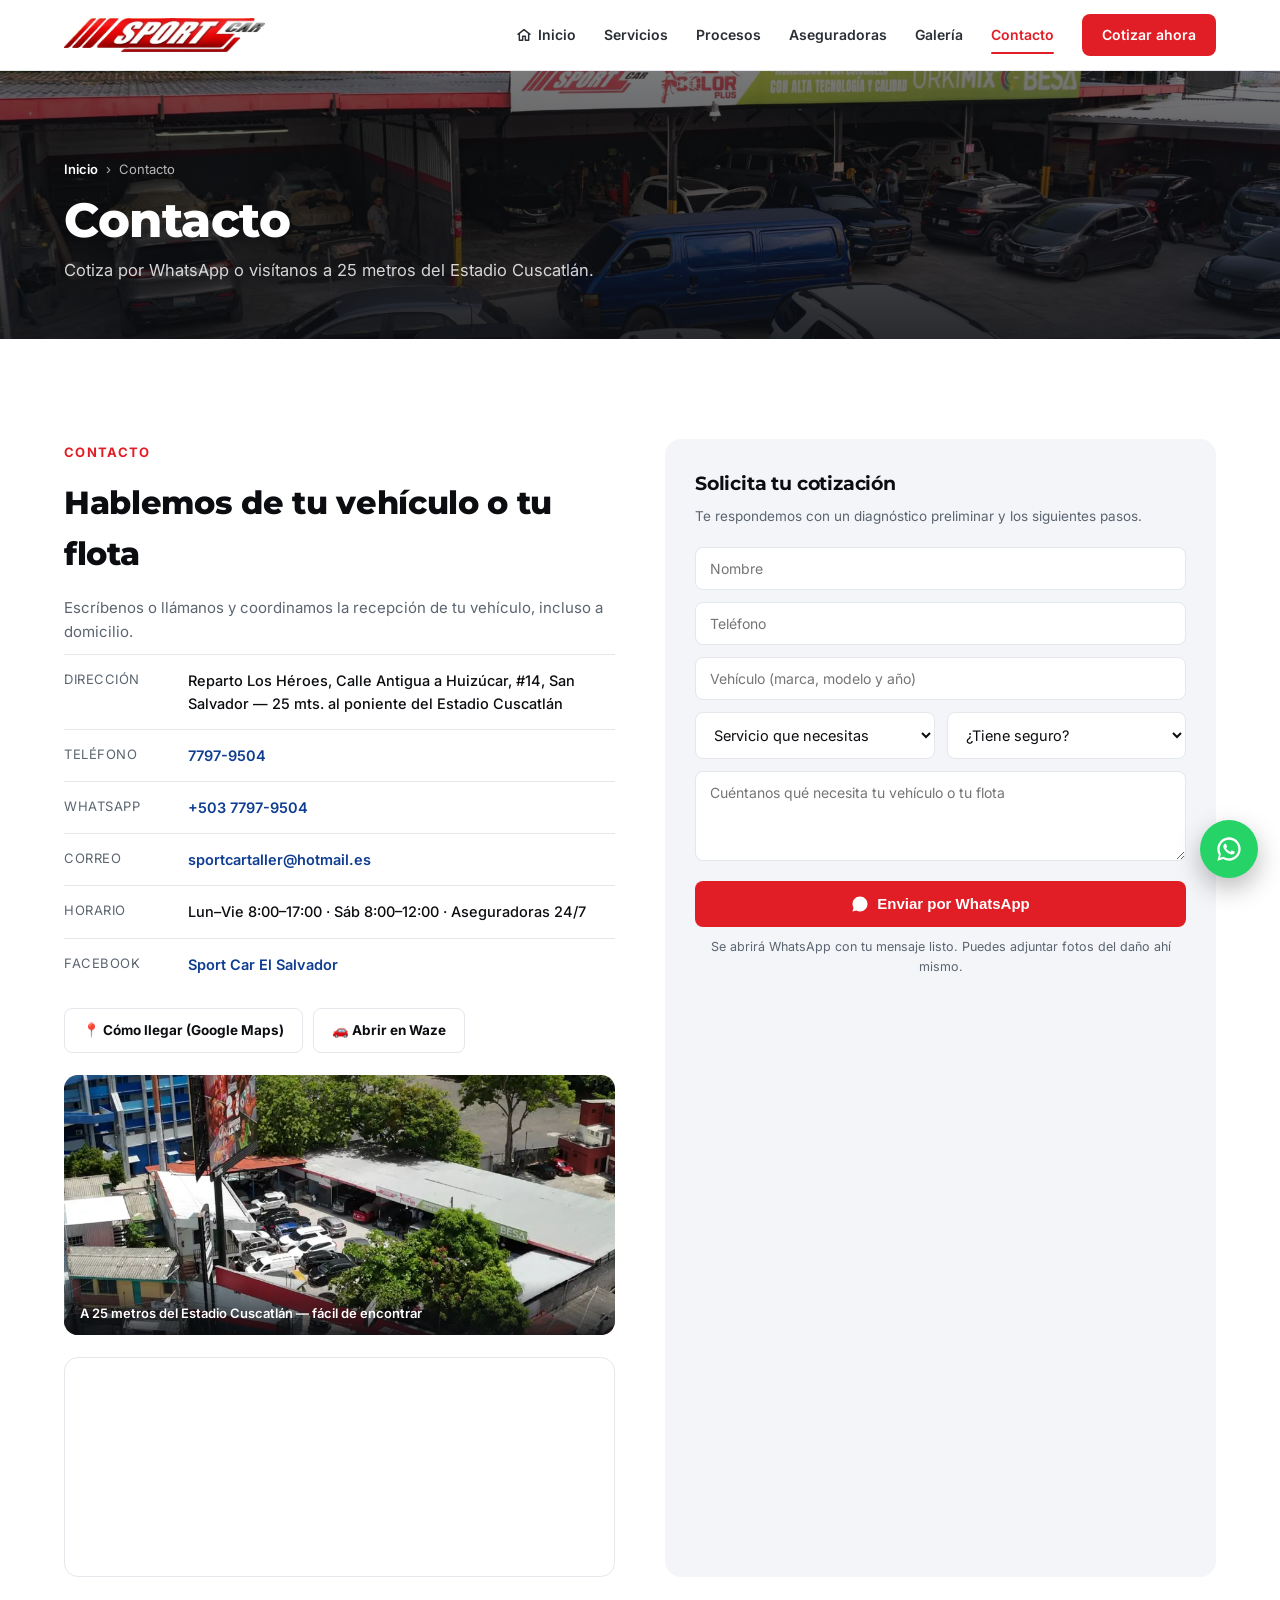
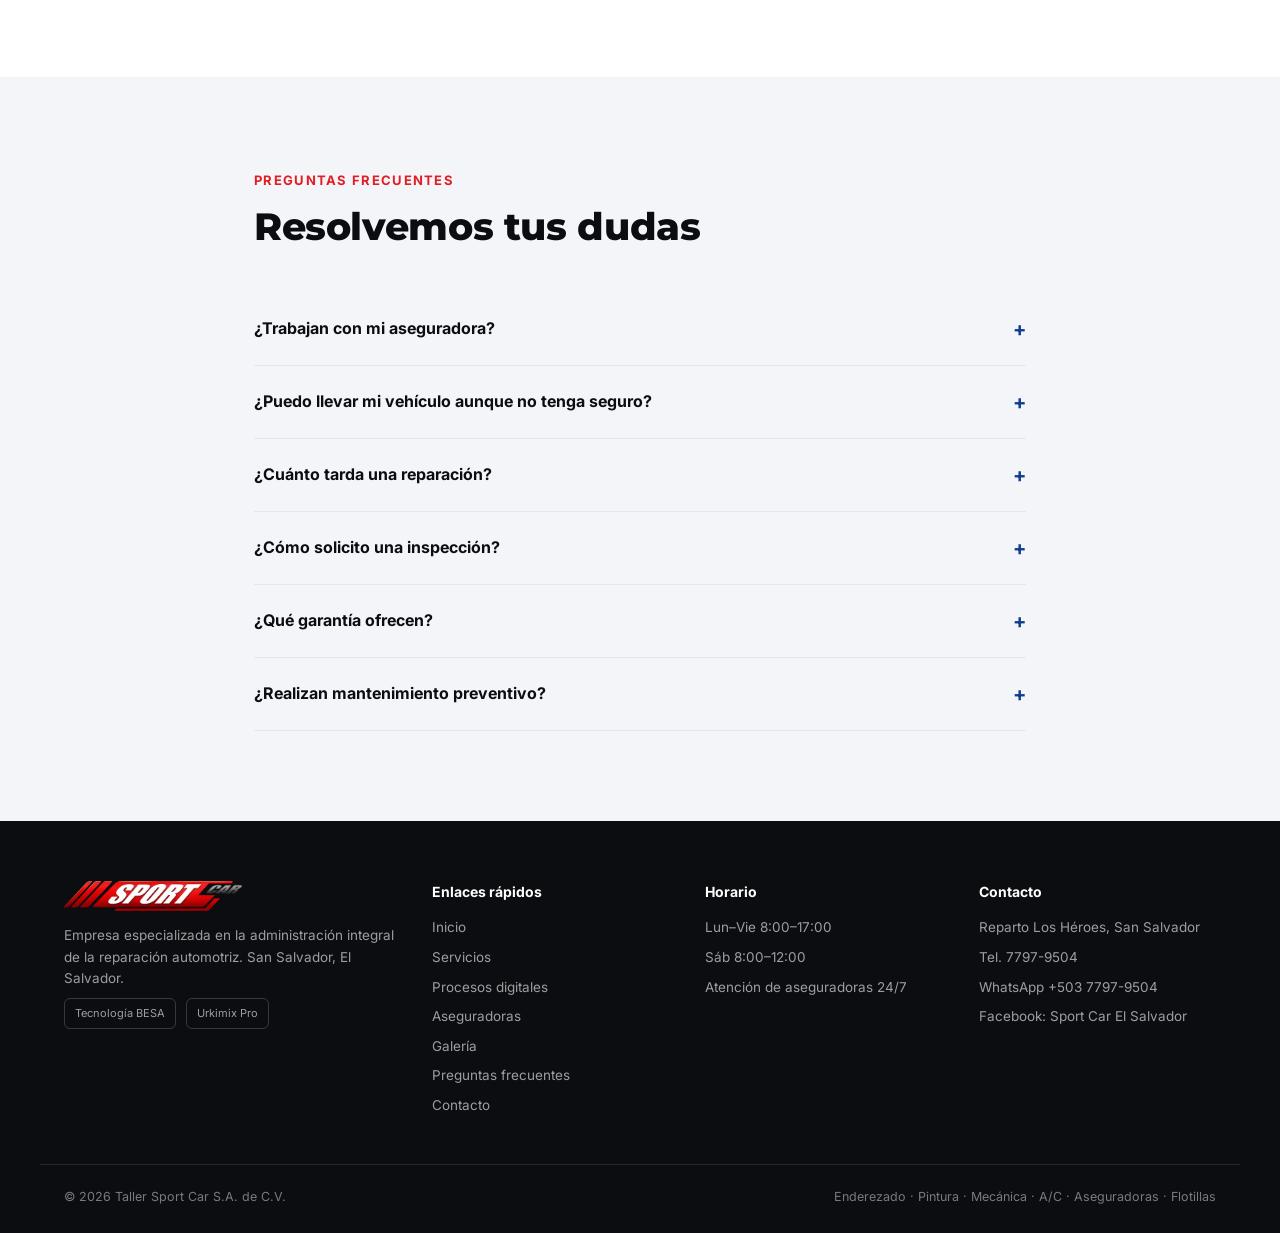
==== commit 8acf6e63: "Actualiza WhatsApp a 7797-9504 Co-Authored-By: Claude Opus 5.5 <noreply@anthropic.com> Claude-Sessio" ====
--- a/contacto.html
+++ b/contacto.html
@@ -58,7 +58,7 @@
 <p class="edit" style="color:var(--muted); font-size:15px; margin-bottom:10px;">Escríbenos o llámanos y coordinamos la recepción de tu vehículo, incluso a domicilio.</p>
 <div class="info-row"><div class="label edit">Dirección</div><div class="val edit">Reparto Los Héroes, Calle Antigua a Huizúcar, #14, San Salvador — 25 mts. al poniente del Estadio Cuscatlán</div></div>
 <div class="info-row"><div class="label edit">Teléfono</div><div class="val"><a href="tel:+50377979504">7797-9504</a></div></div>
-<div class="info-row"><div class="label edit">WhatsApp</div><div class="val"><a href="https://wa.me/50378733377" rel="noopener" target="_blank">+503 7873-3377</a></div></div>
+<div class="info-row"><div class="label edit">WhatsApp</div><div class="val"><a href="https://wa.me/50377979504" rel="noopener" target="_blank">+503 7797-9504</a></div></div>
 <div class="info-row"><div class="label edit">Correo</div><div class="val"><a href="mailto:sportcartaller@hotmail.es">sportcartaller@hotmail.es</a></div></div>
 <div class="info-row"><div class="label edit">Horario</div><div class="val edit">Lun–Vie 8:00–17:00 · Sáb 8:00–12:00 · Aseguradoras 24/7</div></div>
 <div class="info-row"><div class="label edit">Facebook</div><div class="val"><a href="https://www.facebook.com/search/top?q=Sport%20Car%20El%20Salvador" rel="noopener" target="_blank">Sport Car El Salvador</a></div></div>
@@ -122,7 +122,7 @@
 </div>
 <div class="faq-item">
 <div class="faq-q"><span class="edit">¿Cómo solicito una inspección?</span><span class="plus edit">+</span></div>
-<div class="faq-a"><p class="edit">Escríbenos por <a href="https://wa.me/50378733377" target="_blank" rel="noopener" style="color:var(--blue);font-weight:600">WhatsApp</a>, llámanos al <a href="tel:+50377979504" style="color:var(--blue);font-weight:600">7797-9504</a> o llena el formulario y coordinamos la recepción de tu vehículo, incluso a domicilio.</p></div>
+<div class="faq-a"><p class="edit">Escríbenos por <a href="https://wa.me/50377979504" target="_blank" rel="noopener" style="color:var(--blue);font-weight:600">WhatsApp</a>, llámanos al <a href="tel:+50377979504" style="color:var(--blue);font-weight:600">7797-9504</a> o llena el formulario y coordinamos la recepción de tu vehículo, incluso a domicilio.</p></div>
 </div>
 <div class="faq-item">
 <div class="faq-q"><span class="edit">¿Qué garantía ofrecen?</span><span class="plus edit">+</span></div>
@@ -135,13 +135,13 @@
 </div>
 </section>
 </main>
-<a aria-label="WhatsApp" class="wa-float" href="https://wa.me/50378733377?text=Hola%2C%20quisiera%20informaci%C3%B3n%20sobre%20sus%20servicios" rel="noopener" target="_blank">
+<a aria-label="WhatsApp" class="wa-float" href="https://wa.me/50377979504?text=Hola%2C%20quisiera%20informaci%C3%B3n%20sobre%20sus%20servicios" rel="noopener" target="_blank">
 <svg fill="#fff" height="28" viewBox="0 0 24 24" width="28"><path d="M12 2C6.5 2 2 6.5 2 12c0 1.85.5 3.58 1.36 5.07L2 22l5.07-1.33A9.94 9.94 0 0 0 12 22c5.5 0 10-4.5 10-10S17.5 2 12 2zm0 18c-1.6 0-3.1-.43-4.4-1.18l-.32-.19-3.02.79.8-2.94-.2-.32A7.94 7.94 0 0 1 4 12c0-4.42 3.58-8 8-8s8 3.58 8 8-3.58 8-8 8zm4.4-5.98c-.24-.12-1.43-.7-1.65-.78-.22-.08-.38-.12-.54.12-.16.24-.62.78-.76.94-.14.16-.28.18-.52.06-.24-.12-1.02-.38-1.94-1.2-.72-.64-1.2-1.44-1.34-1.68-.14-.24-.02-.37.1-.49.11-.11.24-.28.36-.42.12-.14.16-.24.24-.4.08-.16.04-.3-.02-.42-.06-.12-.54-1.3-.74-1.78-.2-.47-.4-.4-.54-.4h-.46c-.16 0-.42.06-.64.3-.22.24-.84.82-.84 2s.86 2.32.98 2.48c.12.16 1.7 2.6 4.12 3.64.58.25 1.03.4 1.38.51.58.18 1.11.16 1.53.1.47-.07 1.43-.58 1.63-1.14.2-.56.2-1.04.14-1.14-.06-.1-.22-.16-.46-.28z"></path></svg>
 </a>
 <div class="mob-bar" role="navigation" aria-label="Accesos rápidos">
 <a class="mb-home" href="index.html"><svg aria-hidden="true" width="20" height="20" viewBox="0 0 24 24" fill="none" stroke="currentColor" stroke-width="2.2" stroke-linecap="round" stroke-linejoin="round"><path d="M3 11l9-7 9 7"/><path d="M5 10v10h5v-6h4v6h5V10"/></svg><span>Inicio</span></a>
 <a class="mb-call" href="tel:+50377979504"><svg aria-hidden="true" width="20" height="20" viewBox="0 0 24 24" fill="none" stroke="currentColor" stroke-width="2.2" stroke-linecap="round" stroke-linejoin="round"><path d="M22 16.9v3a2 2 0 0 1-2.2 2 19.8 19.8 0 0 1-8.6-3.1 19.5 19.5 0 0 1-6-6A19.8 19.8 0 0 1 2.1 4.2 2 2 0 0 1 4.1 2h3a2 2 0 0 1 2 1.7c.1.9.4 1.8.7 2.7a2 2 0 0 1-.5 2.1L8 9.8a16 16 0 0 0 6 6l1.3-1.3a2 2 0 0 1 2.1-.4c.9.3 1.8.6 2.7.7a2 2 0 0 1 1.7 2z"/></svg><span>Llamar</span></a>
-<a class="mb-wa" href="https://wa.me/50378733377?text=Hola%2C%20quisiera%20informaci%C3%B3n%20sobre%20sus%20servicios" rel="noopener" target="_blank"><svg aria-hidden="true" fill="currentColor" height="20" viewBox="0 0 24 24" width="20"><path d="M12 2C6.5 2 2 6.5 2 12c0 1.85.5 3.58 1.36 5.07L2 22l5.07-1.33A9.94 9.94 0 0 0 12 22c5.5 0 10-4.5 10-10S17.5 2 12 2z"/></svg><span>WhatsApp</span></a>
+<a class="mb-wa" href="https://wa.me/50377979504?text=Hola%2C%20quisiera%20informaci%C3%B3n%20sobre%20sus%20servicios" rel="noopener" target="_blank"><svg aria-hidden="true" fill="currentColor" height="20" viewBox="0 0 24 24" width="20"><path d="M12 2C6.5 2 2 6.5 2 12c0 1.85.5 3.58 1.36 5.07L2 22l5.07-1.33A9.94 9.94 0 0 0 12 22c5.5 0 10-4.5 10-10S17.5 2 12 2z"/></svg><span>WhatsApp</span></a>
 <a class="mb-quote on" href="contacto.html#cotizar"><svg aria-hidden="true" width="20" height="20" viewBox="0 0 24 24" fill="none" stroke="currentColor" stroke-width="2.2" stroke-linecap="round" stroke-linejoin="round"><path d="M14 2H6a2 2 0 0 0-2 2v16a2 2 0 0 0 2 2h12a2 2 0 0 0 2-2V8z"/><path d="M14 2v6h6M8 13h8M8 17h5"/></svg><span>Cotizar</span></a>
 </div>
 <footer>
@@ -174,7 +174,7 @@
 <h4>Contacto</h4>
 <p class="edit">Reparto Los Héroes, San Salvador</p>
 <a href="tel:+50377979504">Tel. 7797-9504</a>
-<a href="https://wa.me/50378733377" rel="noopener" target="_blank">WhatsApp +503 7873-3377</a>
+<a href="https://wa.me/50377979504" rel="noopener" target="_blank">WhatsApp +503 7797-9504</a>
 <a href="https://www.facebook.com/search/top?q=Sport%20Car%20El%20Salvador" rel="noopener" target="_blank">Facebook: Sport Car El Salvador</a>
 </div>
 </div>
